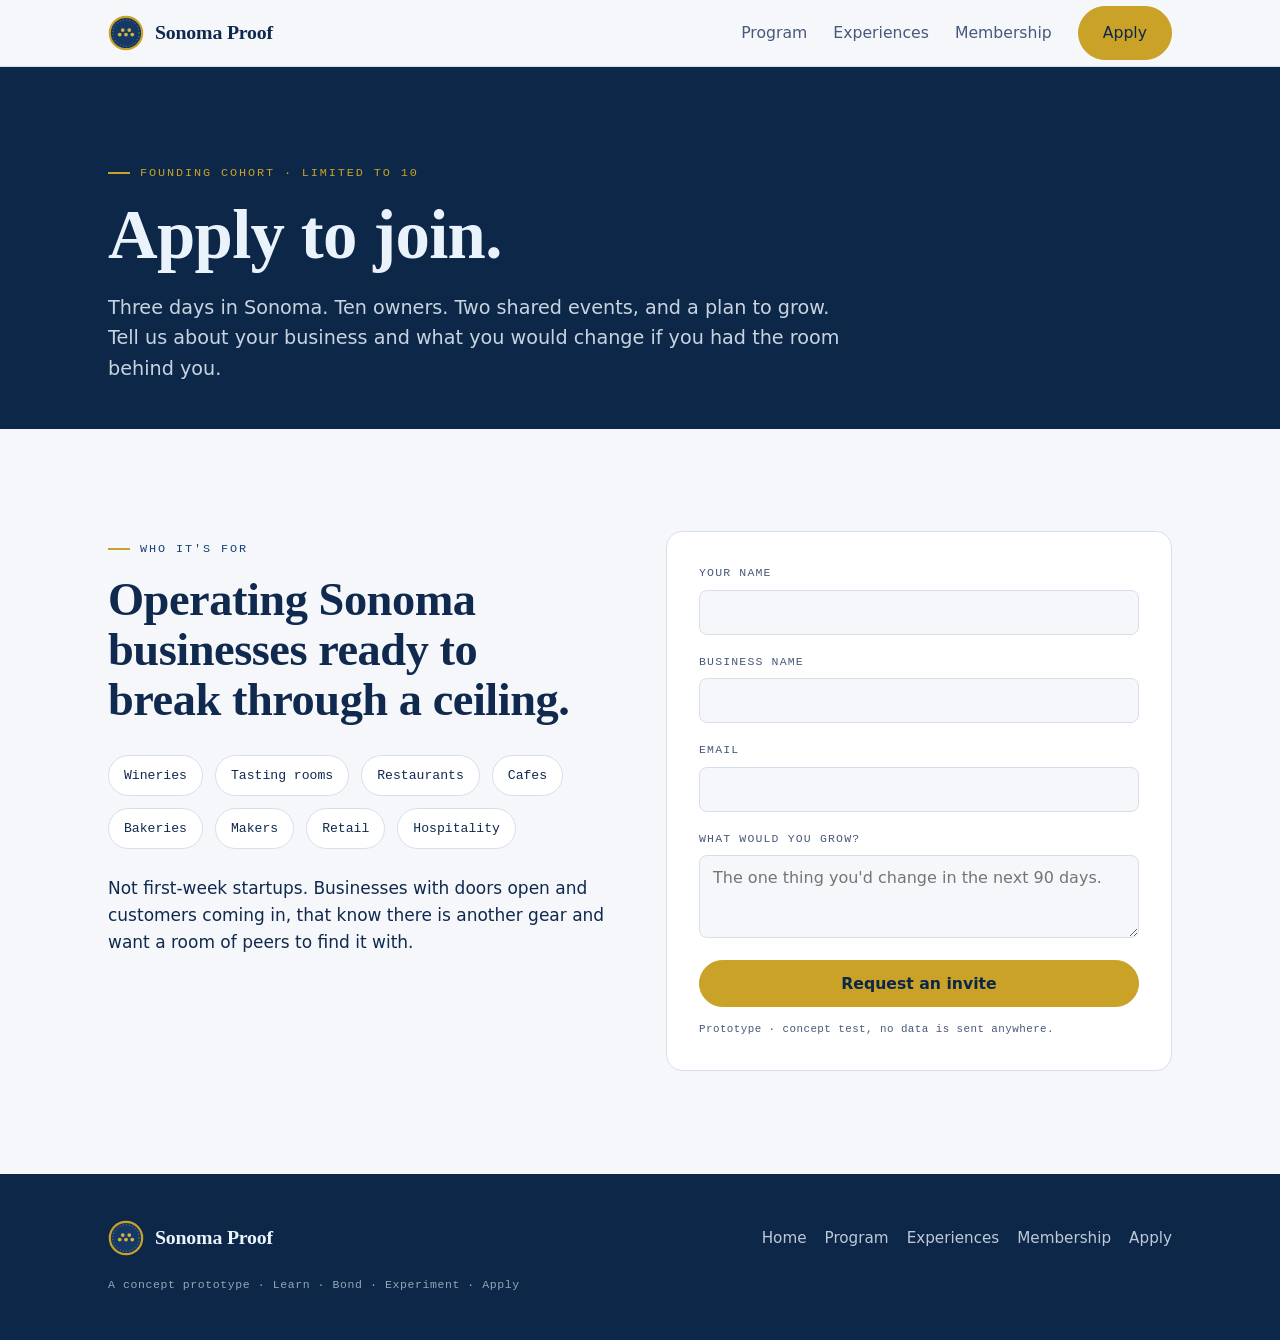
==== apply.html @ 0096ef91 "Rohit: rebuild as multi-page site, bold gold-and-blue identity" ====
<!doctype html>
<!-- Sonoma Proof growth lab. Concept prototype (multi-page). Author: Rohit Mishra. 2026-08-13. -->
<html lang="en">
<head>
<meta charset="utf-8">
<meta name="viewport" content="width=device-width, initial-scale=1">
<title>Apply &middot; Sonoma Proof</title>
<link rel="icon" href="mark.svg">
<link rel="stylesheet" href="styles.css">
</head>
<body>
<header class="topbar">
  <div class="wrap topbar-in">
    <a class="brand" href="index.html"><img class="seal-mini" src="mark.svg" alt=""><span class="word">Sonoma&nbsp;Proof</span></a>
    <button class="nav-toggle" aria-label="Menu" aria-expanded="false">&#9776;</button>
    <nav class="site-nav">
      <a href="program.html">Program</a>
      <a href="experiences.html">Experiences</a>
      <a href="membership.html">Membership</a>
      <a class="btn btn-gold nav-apply" href="apply.html">Apply</a>
    </nav>
  </div>
</header>

<main>
  <section class="page-head invert">
    <div class="wrap">
      <span class="eyebrow reveal">Founding cohort &middot; Limited to 10</span>
      <h1 class="reveal">Apply to join.</h1>
      <p class="lede reveal">Three days in Sonoma. Ten owners. Two shared events, and a plan to grow. Tell us about your business and what you would change if you had the room behind you.</p>
    </div>
  </section>

  <section class="section">
    <div class="wrap apply-grid">
      <div class="reveal">
        <div class="head">
          <span class="eyebrow">Who it's for</span>
          <h2>Operating Sonoma businesses ready to break through a ceiling.</h2>
        </div>
        <div class="tags">
          <span>Wineries</span><span>Tasting rooms</span><span>Restaurants</span><span>Cafes</span><span>Bakeries</span><span>Makers</span><span>Retail</span><span>Hospitality</span>
        </div>
        <p class="lede" style="margin-top:26px;">Not first-week startups. Businesses with doors open and customers coming in, that know there is another gear and want a room of peers to find it with.</p>
      </div>
      <div class="reveal">
        <form class="card" id="applyForm" novalidate>
          <div class="field"><label for="n">Your name</label><input id="n" name="name" type="text" autocomplete="name" required></div>
          <div class="field"><label for="b">Business name</label><input id="b" name="business" type="text" required></div>
          <div class="field"><label for="e">Email</label><input id="e" name="email" type="email" autocomplete="email" required></div>
          <div class="field"><label for="g">What would you grow?</label><textarea id="g" name="goal" rows="3" placeholder="The one thing you'd change in the next 90 days."></textarea></div>
          <button class="btn btn-gold" type="submit">Request an invite</button>
          <p class="fineprint">Prototype &middot; concept test, no data is sent anywhere.</p>
        </form>
        <div class="success" id="ok" role="status" aria-live="polite">
          <div class="mark">You're on the list.</div>
          <p>Thanks. If this were live, we'd follow up to learn about your business and confirm your seat in the founding cohort.</p>
        </div>
      </div>
    </div>
  </section>
</main>

<footer class="site-footer">
  <div class="wrap footer-in">
    <div class="brand"><img class="seal-mini" src="mark.svg" alt=""><span class="word">Sonoma&nbsp;Proof</span></div>
    <nav class="footer-links">
      <a href="index.html">Home</a>
      <a href="program.html">Program</a>
      <a href="experiences.html">Experiences</a>
      <a href="membership.html">Membership</a>
      <a href="apply.html">Apply</a>
    </nav>
    <p class="foot-note">A concept prototype &middot; Learn &middot; Bond &middot; Experiment &middot; Apply</p>
  </div>
</footer>
<script src="script.js"></script>
</body>
</html>
---- styles.css ----
/* Sonoma Proof gold and blue identity. Shared across all pages. */
:root {
  --page: #F5F7FB;
  --surface: #FFFFFF;
  --surface-2: #E9EFF8;
  --ink: #10294E;
  --ink-soft: #47597A;
  --line: #D5DFEC;
  --blue: #17407A;
  --blue-hi: #1F5296;
  --blue-deep: #0C2748;
  --on-blue: #EAF2FC;
  --gold: #C9A227;
  --gold-hi: #E1BD47;
  --gold-soft: #F1E6BD;
  --focus: #C9A227;
  --maxw: 1120px;
  --serif: "Iowan Old Style", "Palatino Linotype", Palatino, "Book Antiqua", Georgia, serif;
  --sans: system-ui, -apple-system, "Segoe UI", Roboto, Helvetica, Arial, sans-serif;
  --mono: ui-monospace, "SF Mono", "Cascadia Code", Menlo, Consolas, monospace;
}
@media (prefers-color-scheme: dark) {
  :root {
    --page: #0A1A31; --surface: #102542; --surface-2: #183358; --ink: #EAF1FB;
    --ink-soft: #A6BAD6; --line: #244468; --blue: #6FA0D8; --blue-hi: #8AB6E6;
    --blue-deep: #06162C; --on-blue: #EAF1FB; --gold: #E0BC46; --gold-hi: #EDCE63;
    --gold-soft: #2E2A1A; --focus: #E0BC46;
  }
}
:root[data-theme="light"] {
  --page: #F5F7FB; --surface: #FFFFFF; --surface-2: #E9EFF8; --ink: #10294E;
  --ink-soft: #47597A; --line: #D5DFEC; --blue: #17407A; --blue-hi: #1F5296;
  --blue-deep: #0C2748; --on-blue: #EAF2FC; --gold: #C9A227; --gold-hi: #E1BD47;
  --gold-soft: #F1E6BD; --focus: #C9A227;
}
:root[data-theme="dark"] {
  --page: #0A1A31; --surface: #102542; --surface-2: #183358; --ink: #EAF1FB;
  --ink-soft: #A6BAD6; --line: #244468; --blue: #6FA0D8; --blue-hi: #8AB6E6;
  --blue-deep: #06162C; --on-blue: #EAF1FB; --gold: #E0BC46; --gold-hi: #EDCE63;
  --gold-soft: #2E2A1A; --focus: #E0BC46;
}

* { box-sizing: border-box; }
html { -webkit-text-size-adjust: 100%; scroll-behavior: smooth; }
body {
  margin: 0; background: var(--page); color: var(--ink);
  font-family: var(--sans); font-size: 17px; line-height: 1.6;
  -webkit-font-smoothing: antialiased;
}
.wrap { max-width: var(--maxw); margin: 0 auto; padding: 0 28px; }
.narrow { max-width: 720px; }

h1, h2, h3 { font-family: var(--serif); font-weight: 600; line-height: 1.08; text-wrap: balance; margin: 0; letter-spacing: -0.01em; color: var(--ink); }
h1 { font-size: clamp(2.5rem, 6vw, 4.3rem); }
h2 { font-size: clamp(1.9rem, 4vw, 2.9rem); }
h3 { font-size: 1.28rem; line-height: 1.2; }
p { margin: 0; }
a { color: var(--blue); text-decoration: none; }

.eyebrow {
  font-family: var(--mono); font-size: 0.74rem; letter-spacing: 0.16em;
  text-transform: uppercase; color: var(--blue); display: inline-flex; align-items: center; gap: 10px;
}
.eyebrow::before { content: ""; width: 22px; height: 2px; background: var(--gold); display: inline-block; }

a:focus-visible, button:focus-visible, input:focus-visible, textarea:focus-visible {
  outline: 2px solid var(--focus); outline-offset: 3px; border-radius: 2px;
}

/* Buttons */
.btn {
  font-family: var(--sans); font-size: 0.98rem; font-weight: 600;
  padding: 13px 24px; border-radius: 999px; border: 1px solid transparent;
  cursor: pointer; display: inline-block; transition: background .18s ease, color .18s ease, transform .18s ease, border-color .18s ease;
}
.btn:hover { transform: translateY(-1px); }
.btn-gold { background: var(--gold); color: var(--blue-deep); border-color: var(--gold); }
.btn-gold:hover { background: var(--gold-hi); border-color: var(--gold-hi); }
.btn-ghost { background: transparent; color: var(--blue); border-color: var(--blue); }
.btn-ghost:hover { background: var(--surface-2); }

/* Inverted (deep-blue) sections */
.invert { background: var(--blue-deep); color: var(--on-blue); }
.invert h1, .invert h2, .invert h3 { color: var(--on-blue); }
.invert p { color: color-mix(in srgb, var(--on-blue) 86%, transparent); }
.invert .eyebrow { color: var(--gold); }
.invert .eyebrow::before { background: var(--gold); }
.invert .btn-ghost { color: var(--on-blue); border-color: color-mix(in srgb, var(--on-blue) 50%, transparent); }
.invert .btn-ghost:hover { background: color-mix(in srgb, var(--on-blue) 12%, transparent); }

/* Top bar */
.topbar { position: sticky; top: 0; z-index: 30; background: color-mix(in srgb, var(--page) 90%, transparent); backdrop-filter: blur(10px); border-bottom: 1px solid var(--line); }
.topbar-in { display: flex; align-items: center; justify-content: space-between; height: 66px; gap: 16px; }
.brand { display: flex; align-items: center; gap: 11px; color: var(--ink); }
.brand .seal-mini { width: 36px; height: 36px; display: block; flex: none; }
.brand .word { font-family: var(--serif); font-size: 1.24rem; font-weight: 600; letter-spacing: -0.01em; color: var(--ink); }
.site-nav { display: flex; align-items: center; gap: 26px; }
.site-nav a { font-size: 0.98rem; color: var(--ink-soft); font-weight: 500; }
.site-nav a:hover { color: var(--ink); }
.site-nav a.active { color: var(--blue); }
.site-nav a.active::after { content: ""; display: block; height: 2px; background: var(--gold); margin-top: 3px; }
.site-nav .nav-apply { color: var(--blue-deep); }
.site-nav .nav-apply:hover { color: var(--blue-deep); }
.nav-toggle { display: none; background: transparent; border: 1px solid var(--line); border-radius: 8px; width: 42px; height: 40px; font-size: 1.3rem; color: var(--ink); cursor: pointer; line-height: 1; }

/* Sections */
.section { padding: clamp(60px, 8vw, 104px) 0; }
.section + .section { border-top: 1px solid var(--line); }
.head { max-width: 760px; }
.head h1, .head h2 { margin-top: 16px; }
.head .lede { margin-top: 18px; color: var(--ink-soft); font-size: 1.14rem; }
.invert .head .lede { color: color-mix(in srgb, var(--on-blue) 84%, transparent); }

/* Hero */
.hero { padding: clamp(66px, 9vw, 118px) 0 clamp(56px, 7vw, 96px); }
.hero h1 { margin-top: 22px; max-width: 15ch; }
.hero .lede { margin-top: 26px; font-size: 1.24rem; line-height: 1.5; max-width: 54ch; color: color-mix(in srgb, var(--on-blue) 88%, transparent); }
.hero .lede b { color: var(--gold); font-weight: 600; }
.cta-row { margin-top: 34px; display: flex; flex-wrap: wrap; gap: 14px; }

.ledger { margin-top: 54px; border-top: 2px solid var(--gold); display: grid; grid-template-columns: repeat(4, 1fr); font-family: var(--mono); }
.ledger div { padding: 20px 6px 0 0; }
.ledger .n { font-size: 1.8rem; color: var(--gold); font-variant-numeric: tabular-nums; }
.ledger .k { display: block; font-size: 0.68rem; letter-spacing: 0.14em; text-transform: uppercase; color: color-mix(in srgb, var(--on-blue) 75%, transparent); margin-top: 6px; }

/* Page header (secondary pages) */
.page-head { padding: clamp(52px, 7vw, 88px) 0 clamp(30px, 4vw, 44px); }
.page-head h1 { margin-top: 16px; max-width: 18ch; }
.page-head .lede { margin-top: 20px; font-size: 1.2rem; max-width: 60ch; color: color-mix(in srgb, var(--on-blue) 85%, transparent); }

/* Pillars (home teasers) */
.pillars { margin-top: 12px; display: grid; grid-template-columns: repeat(3, 1fr); gap: 22px; }
.pillar { background: var(--surface); border: 1px solid var(--line); border-radius: 14px; padding: 30px; display: flex; flex-direction: column; }
.pillar .idx { font-family: var(--mono); font-size: 0.72rem; letter-spacing: 0.12em; color: var(--gold); text-transform: uppercase; }
.pillar h3 { margin-top: 12px; }
.pillar p { margin-top: 10px; color: var(--ink-soft); font-size: 0.98rem; flex: 1; }
.pillar .more { margin-top: 16px; font-weight: 600; color: var(--blue); font-size: 0.95rem; }
.pillar:hover { border-color: var(--gold); }

/* Steps */
.steps { margin-top: 46px; display: grid; grid-template-columns: repeat(4, 1fr); gap: 26px; }
.step { border-top: 3px solid var(--gold); padding-top: 18px; }
.step .num { font-family: var(--mono); font-size: 0.78rem; letter-spacing: 0.1em; color: var(--blue); }
.step h3 { margin-top: 10px; }
.step p { margin-top: 10px; color: var(--ink-soft); font-size: 0.98rem; }

/* Old-way grid */
.oldway { margin-top: 44px; display: grid; grid-template-columns: repeat(3, 1fr); gap: 1px; background: var(--line); border: 1px solid var(--line); border-radius: 12px; overflow: hidden; }
.oldway li { list-style: none; background: var(--surface); padding: 26px 24px; }
.oldway .tag { font-family: var(--mono); font-size: 0.7rem; letter-spacing: 0.12em; text-transform: uppercase; color: var(--gold); }
.oldway h3 { margin-top: 12px; font-size: 1.12rem; }
.oldway p { margin-top: 9px; color: var(--ink-soft); font-size: 0.97rem; }

/* Outcomes */
.vgrid { margin-top: 46px; display: grid; grid-template-columns: repeat(2, 1fr); gap: 20px; }
.vcard { background: var(--surface); border: 1px solid var(--line); border-radius: 14px; padding: 30px; position: relative; overflow: hidden; }
.vcard .bar { position: absolute; left: 0; top: 0; bottom: 0; width: 4px; background: var(--gold); }
.vcard .idx { font-family: var(--mono); font-size: 0.72rem; color: var(--blue); letter-spacing: 0.1em; }
.vcard h3 { margin-top: 14px; }
.vcard p { margin-top: 12px; color: var(--ink-soft); }
.vcard-hero { grid-column: 1 / -1; background: var(--gold-soft); border-color: var(--gold); }
.vcard-hero .bar { width: 6px; }
.vcard-hero .idx { color: color-mix(in srgb, var(--gold) 60%, var(--ink)); }
.vcard-hero h3 { font-size: 1.6rem; }
.vcard-hero p { max-width: 62ch; font-size: 1.05rem; color: color-mix(in srgb, var(--ink) 80%, transparent); }

/* Trail */
.trail { margin-top: 44px; width: 100%; height: auto; display: block; }

/* Events */
.events-intro { margin-top: 30px; font-size: 1.12rem; max-width: 62ch; color: color-mix(in srgb, var(--on-blue) 88%, transparent); }
.events-intro b { color: var(--gold); }
.examples { margin-top: 24px; display: grid; grid-template-columns: repeat(2, 1fr); gap: 16px; }
.ex { background: color-mix(in srgb, var(--on-blue) 8%, transparent); border: 1px solid color-mix(in srgb, var(--on-blue) 22%, transparent); border-radius: 12px; padding: 26px; }
.ex h3 { color: var(--on-blue); font-size: 1.3rem; }
.ex p { margin-top: 10px; color: color-mix(in srgb, var(--on-blue) 82%, transparent); font-size: 0.98rem; }
.ex-lead { border-color: color-mix(in srgb, var(--gold) 60%, transparent); }
.extag { font-family: var(--mono); font-size: 0.7rem; letter-spacing: 0.12em; text-transform: uppercase; color: var(--blue-deep); background: var(--gold); padding: 4px 10px; border-radius: 999px; display: inline-block; margin-bottom: 10px; }
.formats { grid-column: 1 / -1; display: flex; flex-wrap: wrap; align-items: center; gap: 14px 18px; margin-top: 6px; padding-top: 24px; border-top: 1px solid color-mix(in srgb, var(--on-blue) 22%, transparent); }
.fmt-label { font-family: var(--mono); font-size: 0.7rem; letter-spacing: 0.12em; text-transform: uppercase; color: color-mix(in srgb, var(--on-blue) 68%, transparent); }
.fmt-chips { display: flex; flex-wrap: wrap; gap: 10px; }
.fmt-chips span { font-size: 0.9rem; color: var(--on-blue); border: 1px solid color-mix(in srgb, var(--gold) 55%, transparent); padding: 7px 14px; border-radius: 999px; }

/* Seal block */
.mark-grid { display: grid; grid-template-columns: 1.05fr 0.95fr; gap: 52px; align-items: center; }
.seal-wrap { display: flex; justify-content: center; }
.seal-big { width: 100%; max-width: 300px; height: auto; display: block; filter: drop-shadow(0 12px 28px color-mix(in srgb, var(--blue-deep) 30%, transparent)); }

/* Who tags */
.tags { margin-top: 30px; display: flex; flex-wrap: wrap; gap: 12px; }
.tags span { font-family: var(--mono); font-size: 0.82rem; border: 1px solid var(--line); padding: 9px 15px; border-radius: 999px; color: var(--ink); background: var(--surface); }

/* CTA band */
.cta-band { text-align: center; }
.cta-band .wrap { display: flex; flex-direction: column; align-items: center; gap: 22px; }
.cta-band h2 { max-width: 20ch; }
.cta-band .btn-gold { align-self: center; }

/* Form */
.apply-grid { display: grid; grid-template-columns: 1fr 1fr; gap: 52px; align-items: start; }
form.card { background: var(--surface); border: 1px solid var(--line); border-radius: 16px; padding: 32px; }
.field { display: flex; flex-direction: column; gap: 7px; margin-bottom: 18px; }
.field label { font-family: var(--mono); font-size: 0.72rem; letter-spacing: 0.1em; text-transform: uppercase; color: var(--ink-soft); }
.field input, .field textarea { font-family: var(--sans); font-size: 1rem; color: var(--ink); background: var(--page); border: 1px solid var(--line); border-radius: 8px; padding: 12px 13px; width: 100%; resize: vertical; }
form.card .btn { width: 100%; margin-top: 4px; }
.fineprint { margin-top: 14px; font-family: var(--mono); font-size: 0.68rem; color: var(--ink-soft); letter-spacing: 0.04em; }
.success { display: none; text-align: center; padding: 26px 10px; background: var(--surface); border: 1px solid var(--gold); border-radius: 16px; }
.success.on { display: block; }
.success .mark { font-family: var(--serif); font-size: 2rem; color: var(--blue); }
.success p { margin-top: 10px; color: var(--ink-soft); }
form.card.hide { display: none; }

/* Footer */
.site-footer { background: var(--blue-deep); color: var(--on-blue); padding: 46px 0; }
.footer-in { display: flex; flex-wrap: wrap; justify-content: space-between; align-items: center; gap: 20px; }
.site-footer .brand .word { color: var(--on-blue); }
.footer-links { display: flex; flex-wrap: wrap; gap: 18px; }
.footer-links a { color: color-mix(in srgb, var(--on-blue) 80%, transparent); font-size: 0.95rem; }
.footer-links a:hover { color: var(--gold); }
.foot-note { width: 100%; font-family: var(--mono); font-size: 0.72rem; letter-spacing: 0.05em; color: color-mix(in srgb, var(--on-blue) 62%, transparent); }

/* Reveal */
.reveal { opacity: 0; transform: translateY(16px); transition: opacity .7s ease, transform .7s ease; }
.reveal.in { opacity: 1; transform: none; }
@media (prefers-reduced-motion: reduce) { .reveal { opacity: 1; transform: none; transition: none; } html { scroll-behavior: auto; } }

/* Responsive */
@media (max-width: 860px) {
  .nav-toggle { display: block; }
  .site-nav { position: absolute; top: 66px; left: 0; right: 0; flex-direction: column; align-items: stretch; gap: 0; background: var(--surface); border-bottom: 1px solid var(--line); padding: 8px 0; display: none; }
  .site-nav.open { display: flex; }
  .site-nav a { padding: 13px 28px; }
  .site-nav a.active::after { display: none; }
  .site-nav .nav-apply { margin: 10px 28px; text-align: center; }
  .steps { grid-template-columns: repeat(2, 1fr); }
  .pillars { grid-template-columns: 1fr; }
  .oldway { grid-template-columns: 1fr; }
  .examples { grid-template-columns: 1fr; }
  .mark-grid { grid-template-columns: 1fr; gap: 32px; }
  .seal-wrap { order: -1; }
  .apply-grid { grid-template-columns: 1fr; gap: 32px; }
}
@media (max-width: 560px) {
  body { font-size: 16px; }
  .ledger { grid-template-columns: repeat(2, 1fr); gap: 12px 0; }
  .steps { grid-template-columns: 1fr; }
  .vgrid { grid-template-columns: 1fr; }
}
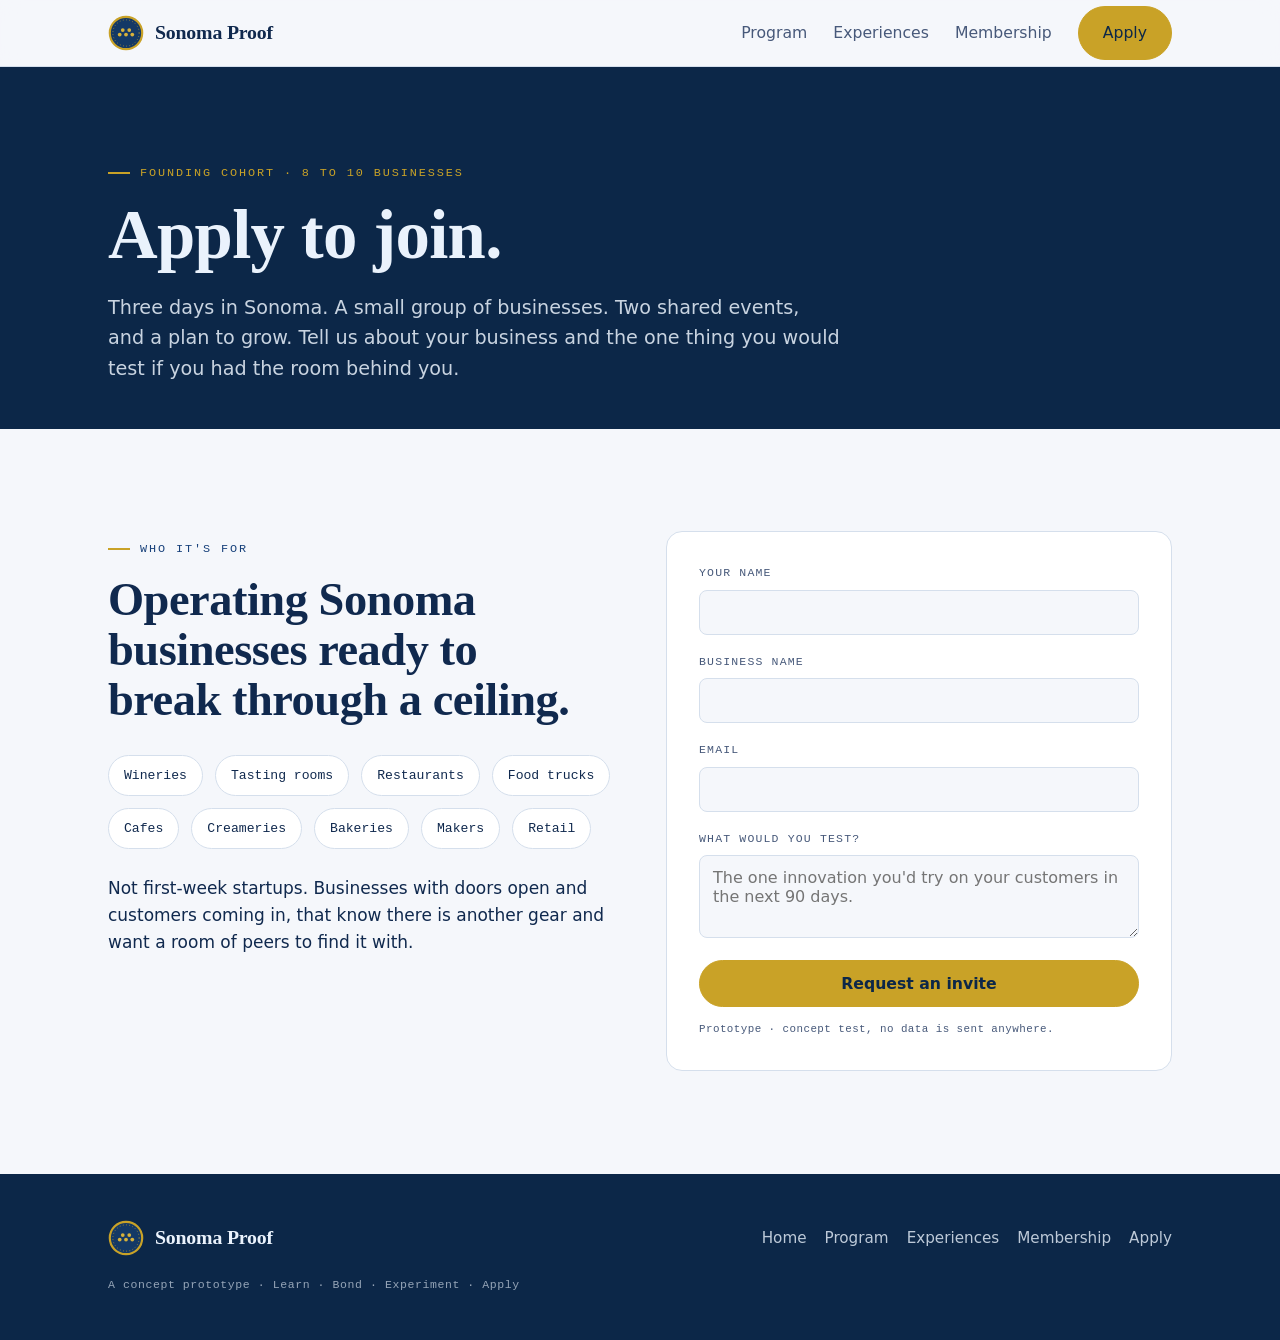
==== commit 23fc22c4: "Rohit: sharpen content from cohort meeting (experimentation, success metrics, two cohort-run events," ====
--- a/apply.html
+++ b/apply.html
@@ -25,9 +25,9 @@
 <main>
   <section class="page-head invert">
     <div class="wrap">
-      <span class="eyebrow reveal">Founding cohort &middot; Limited to 10</span>
+      <span class="eyebrow reveal">Founding cohort &middot; 8 to 10 businesses</span>
       <h1 class="reveal">Apply to join.</h1>
-      <p class="lede reveal">Three days in Sonoma. Ten owners. Two shared events, and a plan to grow. Tell us about your business and what you would change if you had the room behind you.</p>
+      <p class="lede reveal">Three days in Sonoma. A small group of businesses. Two shared events, and a plan to grow. Tell us about your business and the one thing you would test if you had the room behind you.</p>
     </div>
   </section>
 
@@ -39,7 +39,7 @@
           <h2>Operating Sonoma businesses ready to break through a ceiling.</h2>
         </div>
         <div class="tags">
-          <span>Wineries</span><span>Tasting rooms</span><span>Restaurants</span><span>Cafes</span><span>Bakeries</span><span>Makers</span><span>Retail</span><span>Hospitality</span>
+          <span>Wineries</span><span>Tasting rooms</span><span>Restaurants</span><span>Food trucks</span><span>Cafes</span><span>Creameries</span><span>Bakeries</span><span>Makers</span><span>Retail</span>
         </div>
         <p class="lede" style="margin-top:26px;">Not first-week startups. Businesses with doors open and customers coming in, that know there is another gear and want a room of peers to find it with.</p>
       </div>
@@ -48,7 +48,7 @@
           <div class="field"><label for="n">Your name</label><input id="n" name="name" type="text" autocomplete="name" required></div>
           <div class="field"><label for="b">Business name</label><input id="b" name="business" type="text" required></div>
           <div class="field"><label for="e">Email</label><input id="e" name="email" type="email" autocomplete="email" required></div>
-          <div class="field"><label for="g">What would you grow?</label><textarea id="g" name="goal" rows="3" placeholder="The one thing you'd change in the next 90 days."></textarea></div>
+          <div class="field"><label for="g">What would you test?</label><textarea id="g" name="goal" rows="3" placeholder="The one innovation you'd try on your customers in the next 90 days."></textarea></div>
           <button class="btn btn-gold" type="submit">Request an invite</button>
           <p class="fineprint">Prototype &middot; concept test, no data is sent anywhere.</p>
         </form>
--- a/styles.css
+++ b/styles.css
@@ -123,6 +123,12 @@
 .ledger .n { font-size: 1.8rem; color: var(--gold); font-variant-numeric: tabular-nums; }
 .ledger .k { display: block; font-size: 0.68rem; letter-spacing: 0.14em; text-transform: uppercase; color: color-mix(in srgb, var(--on-blue) 75%, transparent); margin-top: 6px; }
 
+/* Front-page video */
+.hero-grid { display: grid; grid-template-columns: 1.02fr 0.98fr; gap: 46px; align-items: center; }
+.hero-video { min-width: 0; }
+.video-frame { border: 2px solid var(--gold); border-radius: 18px; overflow: hidden; background: #000; box-shadow: 0 22px 54px color-mix(in srgb, var(--blue-deep) 40%, transparent); }
+.video-frame video { display: block; width: 100%; height: auto; }
+
 /* Page header (secondary pages) */
 .page-head { padding: clamp(52px, 7vw, 88px) 0 clamp(30px, 4vw, 44px); }
 .page-head h1 { margin-top: 16px; max-width: 18ch; }
@@ -232,6 +238,7 @@
   .site-nav a { padding: 13px 28px; }
   .site-nav a.active::after { display: none; }
   .site-nav .nav-apply { margin: 10px 28px; text-align: center; }
+  .hero-grid { grid-template-columns: 1fr; gap: 30px; }
   .steps { grid-template-columns: repeat(2, 1fr); }
   .pillars { grid-template-columns: 1fr; }
   .oldway { grid-template-columns: 1fr; }
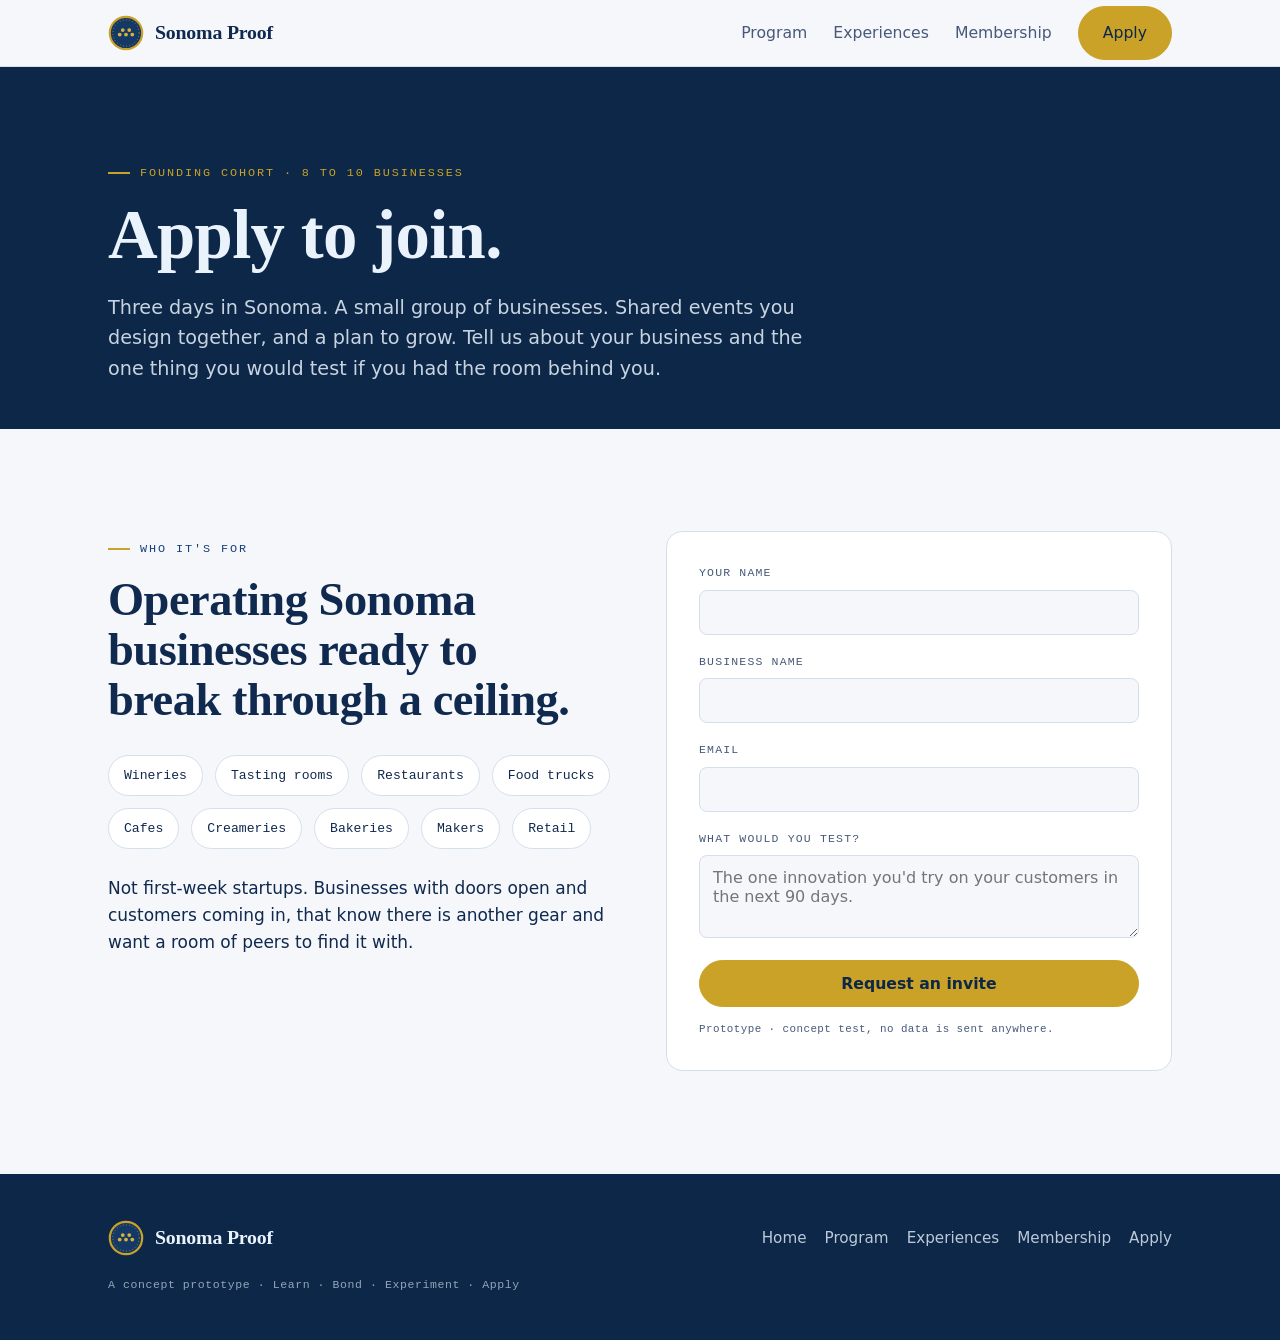
==== commit eb352076: "Rohit: cohorts come up with their own events, drop the prescribed count" ====
--- a/apply.html
+++ b/apply.html
@@ -27,7 +27,7 @@
     <div class="wrap">
       <span class="eyebrow reveal">Founding cohort &middot; 8 to 10 businesses</span>
       <h1 class="reveal">Apply to join.</h1>
-      <p class="lede reveal">Three days in Sonoma. A small group of businesses. Two shared events, and a plan to grow. Tell us about your business and the one thing you would test if you had the room behind you.</p>
+      <p class="lede reveal">Three days in Sonoma. A small group of businesses. Shared events you design together, and a plan to grow. Tell us about your business and the one thing you would test if you had the room behind you.</p>
     </div>
   </section>
 
--- a/styles.css
+++ b/styles.css
@@ -176,6 +176,7 @@
 /* Events */
 .events-intro { margin-top: 30px; font-size: 1.12rem; max-width: 62ch; color: color-mix(in srgb, var(--on-blue) 88%, transparent); }
 .events-intro b { color: var(--gold); }
+.events-intro + .events-intro { margin-top: 14px; color: color-mix(in srgb, var(--on-blue) 70%, transparent); }
 .examples { margin-top: 24px; display: grid; grid-template-columns: repeat(2, 1fr); gap: 16px; }
 .ex { background: color-mix(in srgb, var(--on-blue) 8%, transparent); border: 1px solid color-mix(in srgb, var(--on-blue) 22%, transparent); border-radius: 12px; padding: 26px; }
 .ex h3 { color: var(--on-blue); font-size: 1.3rem; }
